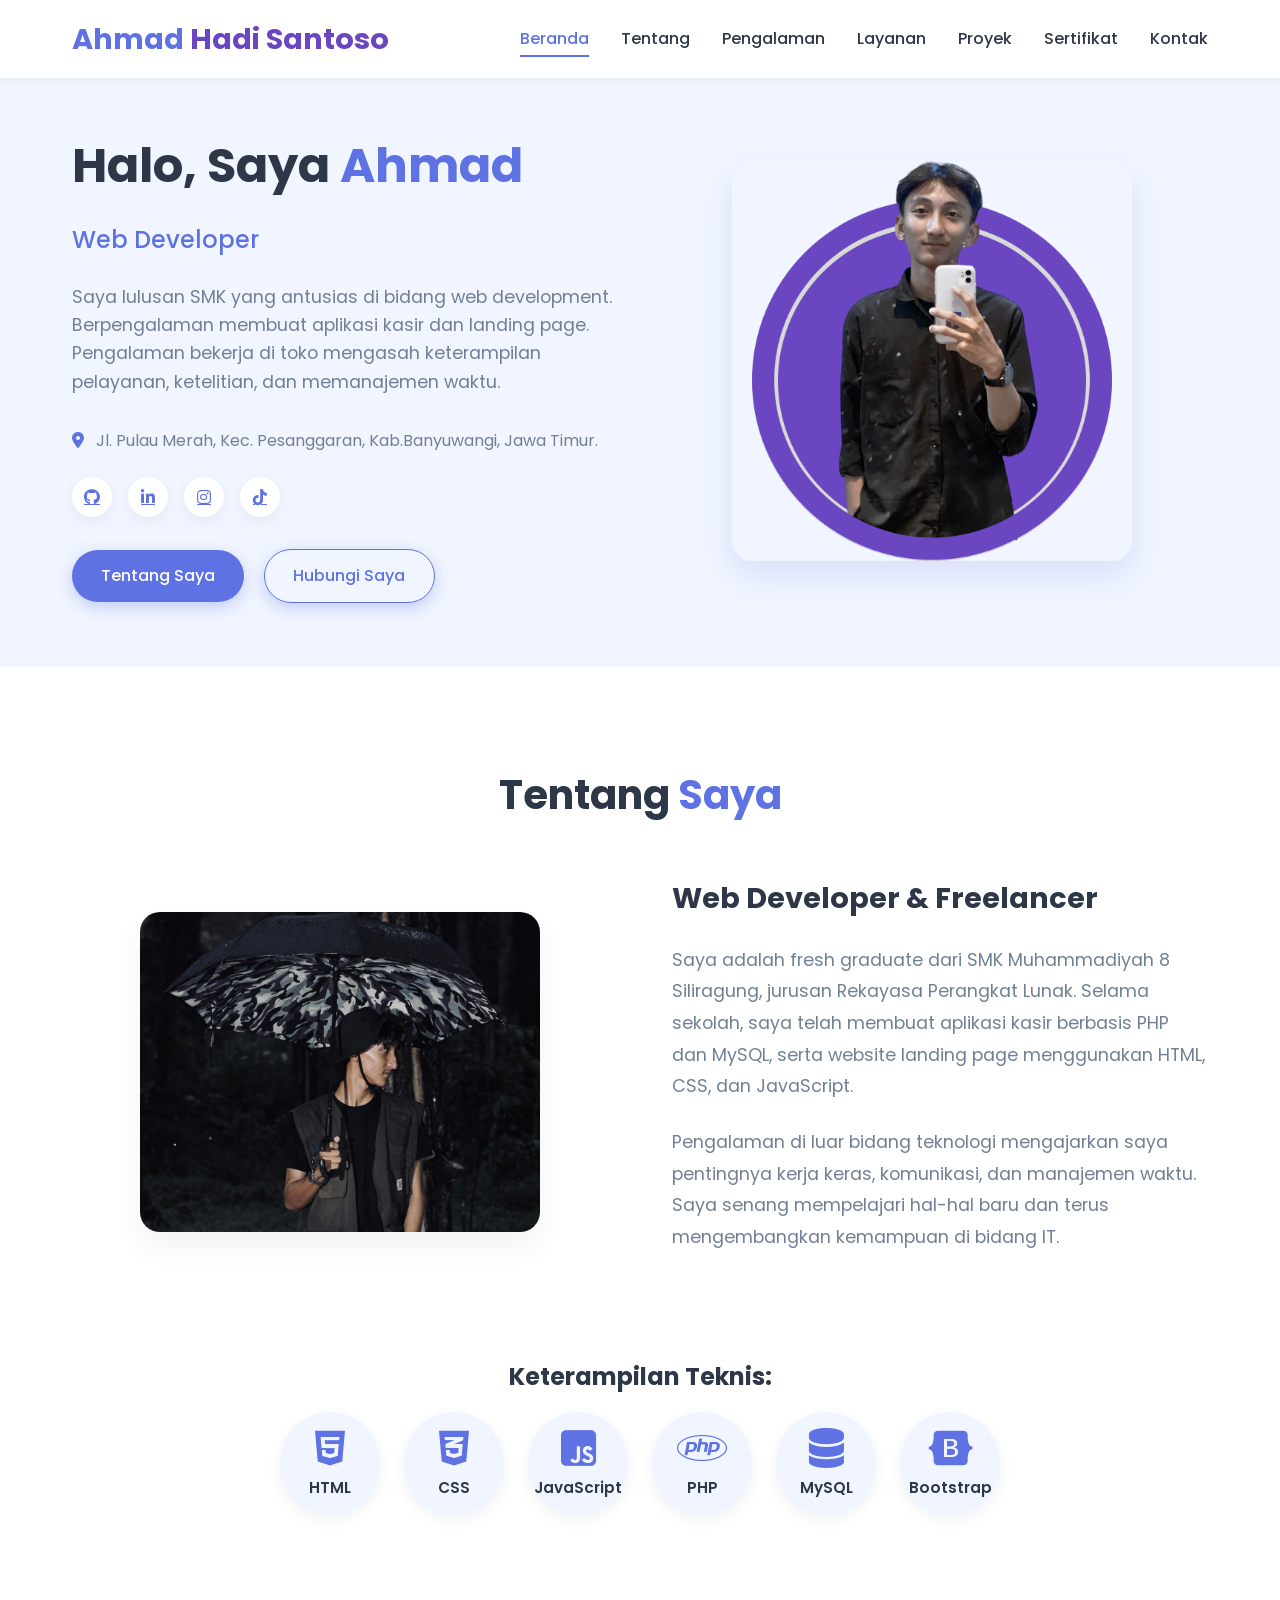
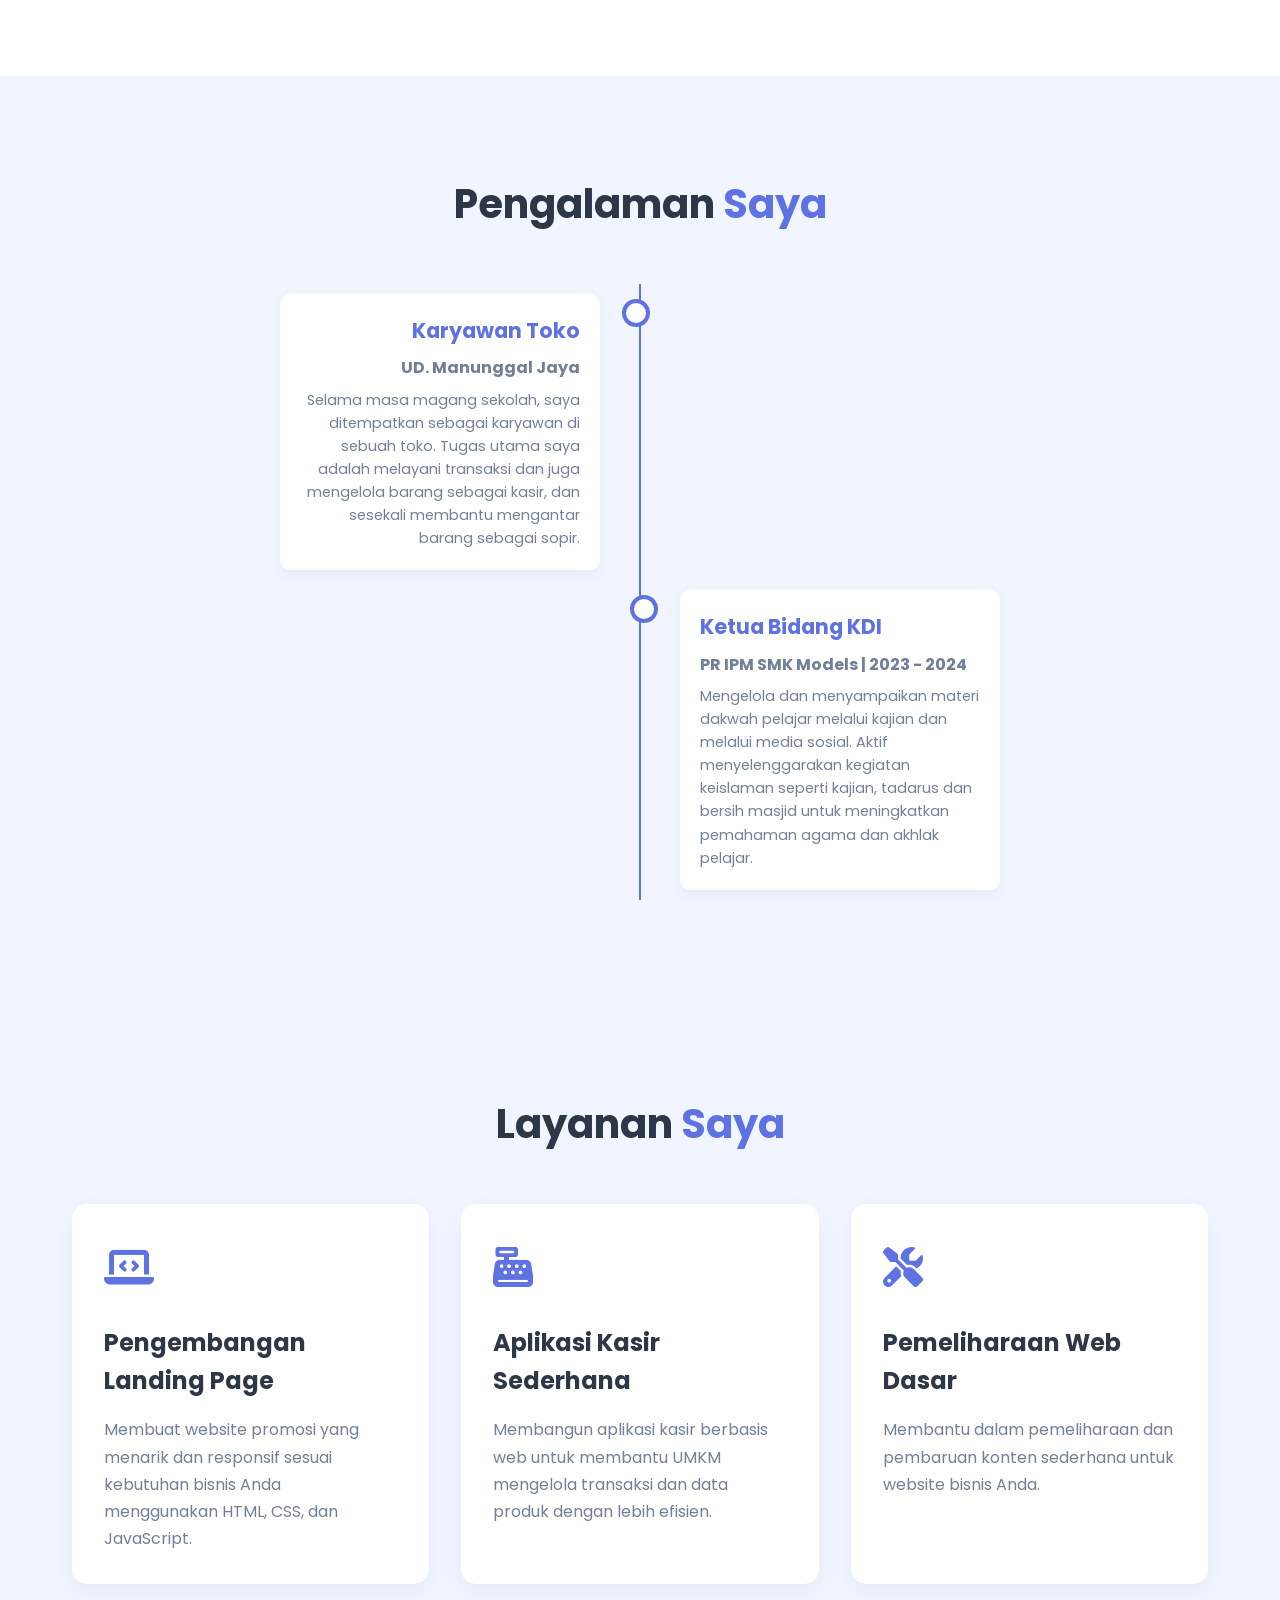
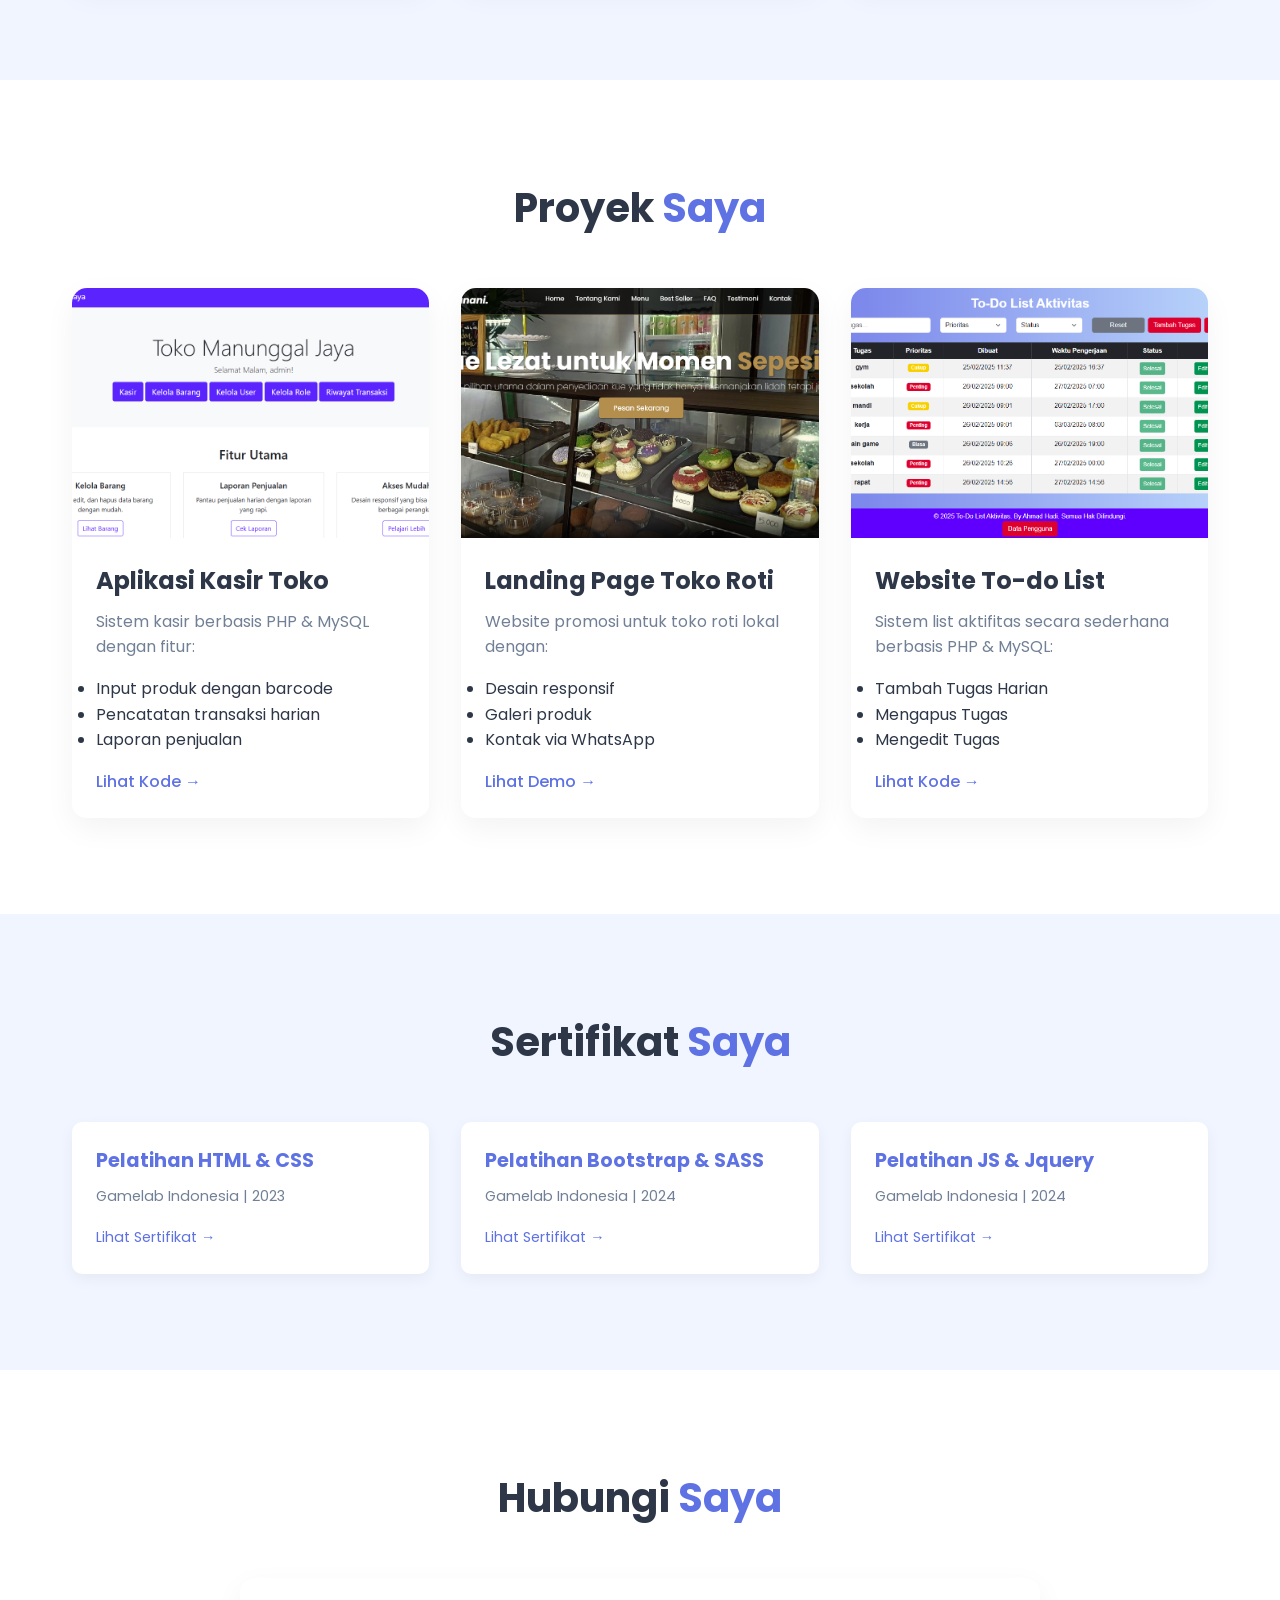
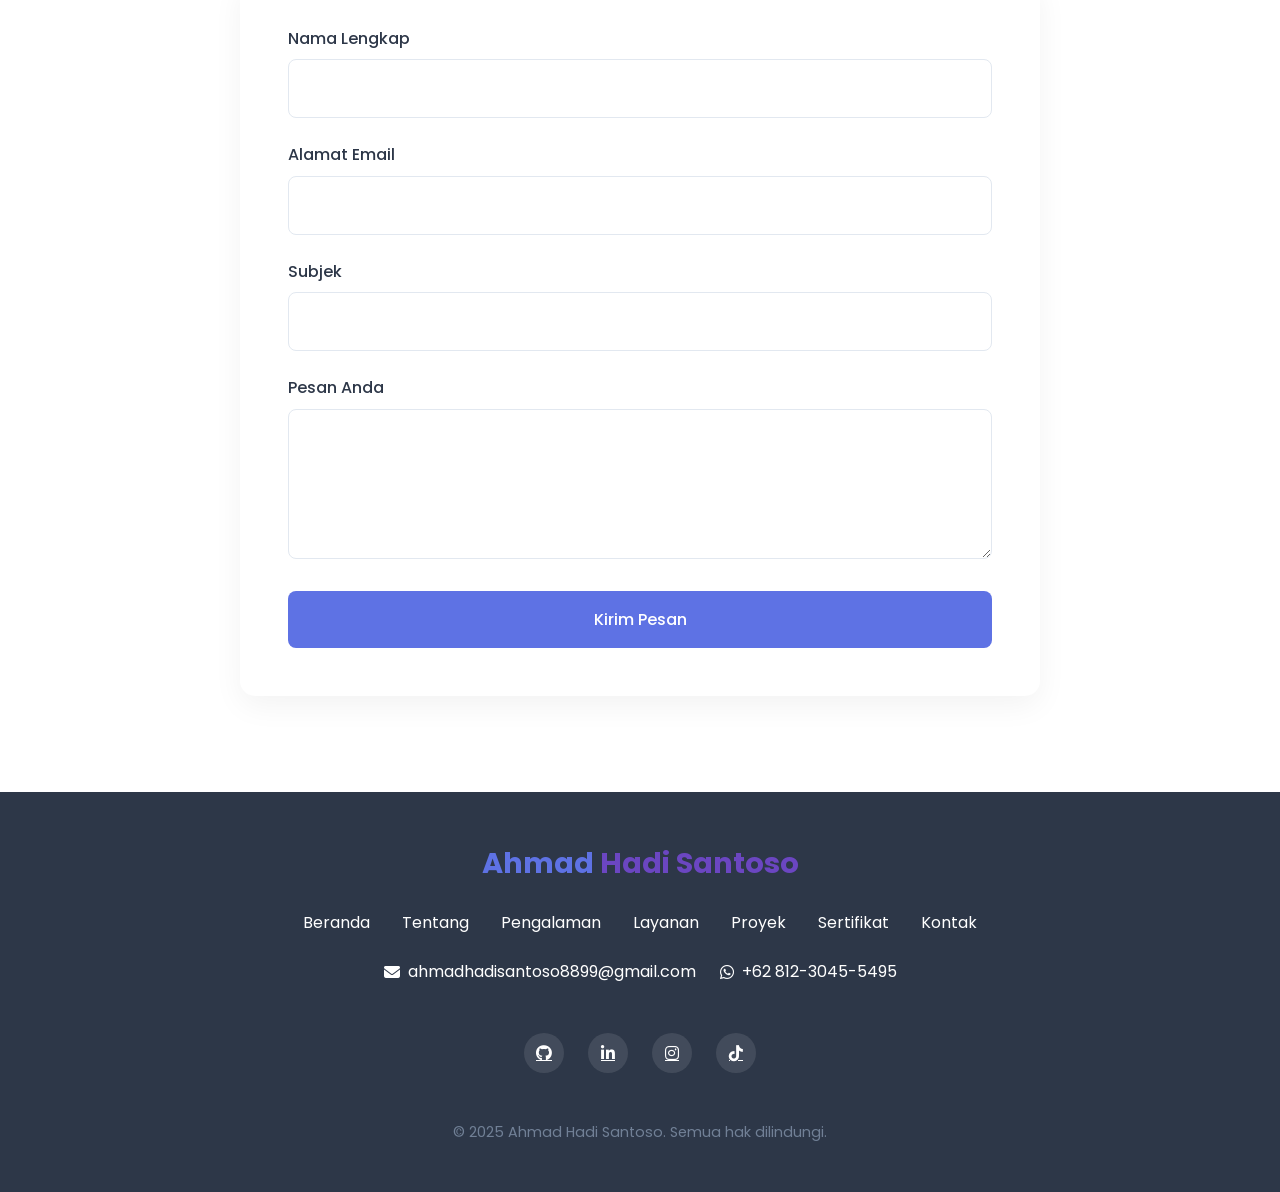
==== index.html @ cca3f219 "Update and rename html.html to index.html" ====
<!DOCTYPE html>
<html lang="id">
    <head>
        <meta charset="UTF-8">
        <meta name="viewport" content="width=device-width, initial-scale=1.0">
        <title>Ahmad Hadi Santoso - Web Developer</title>
        <meta name="description" content="Portfolio Ahmad Hadi Santoso - Web Developer dengan spesialisasi pembuatan aplikasi kasir dan landing page">
        <link rel="icon" href="gambar/profile.png" type="image/x-icon">
    
        <!-- CSS & Font -->
        <link rel="stylesheet" href="css/style.css">
        <link rel="stylesheet" href="https://cdnjs.cloudflare.com/ajax/libs/font-awesome/6.4.0/css/all.min.css">
        <link href="https://unpkg.com/boxicons@2.1.4/css/boxicons.min.css" rel="stylesheet">
        <link href="https://fonts.googleapis.com/css2?family=Poppins:wght@300;400;500;600;700&display=swap" rel="stylesheet">
        <link rel="stylesheet" href="https://cdnjs.cloudflare.com/ajax/libs/font-awesome/6.5.0/css/all.min.css">
    </head>
<body>
    <!-- Header -->
    <header>
        <div class="container header-container">
            <a href="#" class="logo">Ahmad <span>Hadi Santoso</span></a>
            
            <div class="nav-links">
                <a href="#home" class="active">Beranda</a>
                <a href="#about">Tentang</a>
                <a href="#experience">Pengalaman</a>
                <a href="#services">Layanan</a>
                <a href="#projects">Proyek</a>
                <a href="#certificates">Sertifikat</a>
                <a href="#contact">Kontak</a>
            </div>
            
            <div class="menu-toggle">
                <i class="fas fa-bars"></i>
            </div>
        </div>
    </header>

    <!-- Hero Section -->
    <section class="hero" id="home">
        <div class="container hero-container">
            <div class="hero-content">
                <h1>Halo, Saya <span>Ahmad</span></h1>
                <h2>Web Developer</h2>
                <p>Saya lulusan SMK yang antusias di bidang web development. Berpengalaman membuat aplikasi kasir dan landing page. Pengalaman bekerja di toko mengasah keterampilan pelayanan, ketelitian, dan memanajemen waktu.
                </p>
                <div class="address">
                    <i class="fas fa-map-marker-alt"></i>
                    Jl. Pulau Merah, Kec. Pesanggaran, Kab.Banyuwangi, Jawa Timur.
                </div>
                
                <div class="social-links">
                    <a href="https://github.com/ahmdhd-snts" target="_blank"><i class="fab fa-github"></i></a>
                    <a href="https://www.linkedin.com/in/ahmad-hadi-santoso-2b790332b/" target="_blank"><i class="fab fa-linkedin-in"></i></a>
                    <a href="https://www.instagram.com/ahmdhdsnts/" target="_blank"><i class="fab fa-instagram"></i></a>
                    <a href="https://www.tiktok.com/@ahmdhdsnts?_t=ZS-8vxqKdrUSnv&_r=1" target="_blank"><i class="fab fa-tiktok"></i></a>
                </div>
                
                <div class="btn-group">
                    <a href="#about" class="btn">Tentang Saya</a>
                    <a href="#contact" class="btn btn-outline">Hubungi Saya</a>
                </div>
            </div>
            
            <div class="hero-image">
                <img src="gambar/profile.png" alt="Ahmad Hadi Santoso">
            </div>
        </div>
    </section>

    <!-- About Section -->
    <section class="about" id="about">
        <div class="container">
            <h2 class="section-title">Tentang <span>Saya</span></h2>

            <!-- Flex kiri-kanan -->
            <div class="about-container">
                <div class="about-image">
                    <img src="gambar/about.jpg" alt="Ahmad Hadi Santoso">
                </div>

                <div class="about-content">
                    <h3>Web Developer & Freelancer</h3>
                    <p>Saya adalah fresh graduate dari SMK Muhammadiyah 8 Siliragung, jurusan Rekayasa Perangkat Lunak. Selama sekolah, saya telah membuat aplikasi kasir berbasis PHP dan MySQL, serta website landing page menggunakan HTML, CSS, dan JavaScript.</p>
                    <p>Pengalaman di luar bidang teknologi mengajarkan saya pentingnya kerja keras, komunikasi, dan manajemen waktu. Saya senang mempelajari hal-hal baru dan terus mengembangkan kemampuan di bidang IT.</p>
                </div>
            </div>

            <!-- Keterampilan (di bawah foto + isi) -->
            <div class="skills">
                <h4>Keterampilan Teknis:</h4>
                <div class="skills-container">
                    <div class="skill-item">
                        <i class="fab fa-html5"></i>
                        <span>HTML</span>
                    </div>
                    <div class="skill-item">
                        <i class="fab fa-css3-alt"></i>
                        <span>CSS</span>
                    </div>
                    <div class="skill-item">
                        <i class="fab fa-js-square"></i>
                        <span>JavaScript</span>
                    </div>
                    <div class="skill-item">
                        <i class="fab fa-php"></i>
                        <span>PHP</span>
                    </div>
                    <div class="skill-item">
                        <i class="fas fa-database"></i>
                        <span>MySQL</span>
                    </div>
                    <div class="skill-item">
                        <i class="fab fa-bootstrap"></i>
                        <span>Bootstrap</span>
                    </div>
                </div>
            </div>            
        </div>
    </section>

    <!-- Experience Section -->
    <section class="experience" id="experience">
        <div class="container">
            <h2 class="section-title">Pengalaman <span>Saya</span></h2>
            
            <div class="timeline">
                <!-- Work Experience -->
                <div class="timeline-item left">
                    <div class="timeline-content">
                        <h3>Karyawan Toko</h3>
                        <h4>UD. Manunggal Jaya</h4>
                        <p>Selama masa magang sekolah, saya ditempatkan sebagai karyawan di sebuah toko. Tugas utama saya adalah melayani transaksi dan juga mengelola barang sebagai kasir, dan sesekali membantu mengantar barang sebagai sopir.</p>
                    </div>
                </div>
                
                <!-- Organization Experience -->
                <div class="timeline-item right">
                    <div class="timeline-content">
                        <h3>Ketua Bidang KDI</h3>
                        <h4>PR IPM SMK Models | 2023 - 2024</h4>
                        <p>Mengelola dan menyampaikan materi dakwah pelajar melalui kajian dan melalui media sosial. Aktif menyelenggarakan kegiatan keislaman seperti kajian, tadarus dan bersih masjid untuk meningkatkan pemahaman agama dan akhlak pelajar.</p>
                    </div>
                </div>
            </div>
        </div>
    </section>

    <!-- Services Section -->
    <section class="services" id="services">
        <div class="container">
            <h2 class="section-title">Layanan <span>Saya</span></h2>
            
            <div class="services-container">
                <div class="service-card">
                    <div class="service-icon">
                        <i class="fas fa-laptop-code"></i>
                    </div>
                    <h3>Pengembangan Landing Page</h3>
                    <p>Membuat website promosi yang menarik dan responsif sesuai kebutuhan bisnis Anda menggunakan HTML, CSS, dan JavaScript.</p>
                </div>
                
                <div class="service-card">
                    <div class="service-icon">
                        <i class="fas fa-cash-register"></i>
                    </div>
                    <h3>Aplikasi Kasir Sederhana</h3>
                    <p>Membangun aplikasi kasir berbasis web untuk membantu UMKM mengelola transaksi dan data produk dengan lebih efisien.</p>
                </div>
                
                <div class="service-card">
                    <div class="service-icon">
                        <i class="fas fa-tools"></i>
                    </div>
                    <h3>Pemeliharaan Web Dasar</h3>
                    <p>Membantu dalam pemeliharaan dan pembaruan konten sederhana untuk website bisnis Anda.</p>
                </div>
            </div>
        </div>
    </section>

    <!-- Projects Section -->
    <section class="projects" id="projects">
        <div class="container">
            <h2 class="section-title">Proyek <span>Saya</span></h2>
            
            <div class="projects-container">
                <div class="project-card">
                    <div class="project-image">
                        <img src="gambar/kasir.png" alt="Aplikasi Kasir Toko">
                    </div>
                    <div class="project-info">
                        <h3>Aplikasi Kasir Toko</h3>
                        <p>Sistem kasir berbasis PHP & MySQL dengan fitur:
                            <ul>
                                <li>Input produk dengan barcode</li>
                                <li>Pencatatan transaksi harian</li>
                                <li>Laporan penjualan</li>
                            </ul>
                        </p>
                        <a href="https://drive.google.com/drive/folders/1jqi_05vxx6s5j9Iw7w2zAiXc0GQXhrGK?usp=drive_link" class="project-link" target="_blank">Lihat Kode →</a>
                    </div>
                </div>
                
                <div class="project-card">
                    <div class="project-image">
                        <img src="gambar/landingpages.png" alt="Landing Page Toko Roti">
                    </div>
                    <div class="project-info">
                        <h3>Landing Page Toko Roti</h3>
                        <p>Website promosi untuk toko roti lokal dengan:
                            <ul>
                                <li>Desain responsif</li>
                                <li>Galeri produk</li>
                                <li>Kontak via WhatsApp</li>
                            </ul>
                        </p>
                        <a href="https://ahmdhd-snts.github.io/Pawon-Migunani/" class="project-link" target="_blank">Lihat Demo →</a>
                    </div>
                </div>
                
                <div class="project-card">
                    <div class="project-image">
                        <img src="gambar/todolist.png" alt="Website Daftar Bukber">
                    </div>
                    <div class="project-info">
                        <h3>Website To-do List</h3>
                        <p>Sistem list aktifitas secara sederhana berbasis PHP & MySQL:
                            <ul>
                                <li>Tambah Tugas Harian</li>
                                <li>Mengapus Tugas</li>
                                <li>Mengedit Tugas</li>
                            </ul>
                        </p>
                        <a href="https://drive.google.com/drive/folders/1gY3fBWTIrBjFwh6Mhe_9IGkN1yUQutvI?usp=drive_link" class="project-link" target="_blank">Lihat Kode →</a>
                    </div>
                </div>
            </div>
        </div>
    </section>

    <!-- Certificates Section -->
    <section class="certificates" id="certificates">
        <div class="container">
            <h2 class="section-title">Sertifikat <span>Saya</span></h2>
            
            <div class="certificates-container">
                <div class="certificate-card">
                    <h3>Pelatihan HTML & CSS</h3>
                    <p>Gamelab Indonesia | 2023</p>
                    <a href="docs/GL8111944914_certificate.pdf" class="certificate-link" target="_blank">Lihat Sertifikat →</a>
                </div>
                
                <div class="certificate-card">
                    <h3>Pelatihan Bootstrap & SASS</h3>
                    <p>Gamelab Indonesia | 2024</p>
                    <a href="docs/GL7300827563_certificate.pdf" class="certificate-link" target="_blank">Lihat Sertifikat →</a>
                </div>
                
                <div class="certificate-card">
                    <h3>Pelatihan JS & Jquery</h3>
                    <p>Gamelab Indonesia | 2024</p>
                    <a href="docs/GL4404207658_certificate.pdf" class="certificate-link" target="_blank">Lihat Sertifikat →</a>
                </div>
            </div>
        </div>
    </section>

    <!-- Contact Section -->
    <section class="contact" id="contact">
        <div class="container">
            <h2 class="section-title">Hubungi <span>Saya</span></h2>
            
            <div class="contact-container">
                <form class="contact-form">
                    <div class="form-group">
                        <label for="name">Nama Lengkap</label>
                        <input type="text" id="name" required>
                    </div>
                    
                    <div class="form-group">
                        <label for="email">Alamat Email</label>
                        <input type="email" id="email" required>
                    </div>
                    
                    <div class="form-group">
                        <label for="subject">Subjek</label>
                        <input type="text" id="subject" required>
                    </div>
                    
                    <div class="form-group">
                        <label for="message">Pesan Anda</label>
                        <textarea id="message" required></textarea>
                    </div>
                    
                    <button type="submit" class="submit-btn">Kirim Pesan</button>
                </form>
            </div>
        </div>
    </section>

    <!-- Footer -->
    <footer>
        <div class="container">
            <div class="footer-content">
                <a href="#" class="logo">Ahmad <span>Hadi Santoso</span></a>
                
                <div class="footer-links">
                    <a href="#home">Beranda</a>
                    <a href="#about">Tentang</a>
                    <a href="#experience">Pengalaman</a>
                    <a href="#services">Layanan</a>
                    <a href="#projects">Proyek</a>
                    <a href="#certificates">Sertifikat</a>
                    <a href="#contact">Kontak</a>
                </div>
                
                <div class="contact-wrapper">
                    <div class="contact-info">
                        <a href="mailto:ahmad@example.com" class="contact-link">
                            <i class="fas fa-envelope"></i> ahmadhadisantoso8899@gmail.com
                        </a>
                        <a href="https://wa.me/6281230455495" target="_blank" class="contact-link whatsapp-link">
                            <i class="fab fa-whatsapp"></i> +62 812-3045-5495
                        </a>
                    </div>
                    
                    <div class="footer-social">
                        <a href="https://github.com/ahmdhd-snts" target="_blank"><i class="fab fa-github"></i></a>
                        <a href="https://www.linkedin.com/in/ahmad-hadi-santoso-2b790332b/" target="_blank"><i class="fab fa-linkedin-in"></i></a>
                        <a href="https://www.instagram.com/ahmdhdsnts/" target="_blank"><i class="fab fa-instagram"></i></a>
                        <a href="https://www.tiktok.com/@ahmdhdsnts?_t=ZS-8vxqKdrUSnv&_r=1" target="_blank"><i class="fab fa-tiktok"></i></a>
                    </div>
                </div>
                
                <p class="copyright">© 2025 Ahmad Hadi Santoso. Semua hak dilindungi.</p>
            </div>
        </div>
    </footer>
    <script src="js/script.js"></script>
    <script>
        // Mobile menu toggle
        document.querySelector('.menu-toggle').addEventListener('click', function() {
            document.querySelector('.nav-links').classList.toggle('active');
        });
        
        // Smooth scrolling for anchor links
        document.querySelectorAll('a[href^="#"]').forEach(anchor => {
            anchor.addEventListener('click', function(e) {
                e.preventDefault();
                
                document.querySelector(this.getAttribute('href')).scrollIntoView({
                    behavior: 'smooth'
                });
            });
        });
    </script>
</body>
</html>
---- css/style.css ----
:root {
    --primary: #5e72e4;
    --secondary: #6b46c1;
    --dark: #2d3748;
    --light: #f7fafc;
    --gray: #718096;
    --soft-bg: #f0f5ff;
}

* {
    margin: 0;
    padding: 0;
    box-sizing: border-box;
    font-family: 'Poppins', sans-serif;
}

body {
    background-color: var(--light);
    color: var(--dark);
    line-height: 1.6;
}

.container {
    max-width: 1200px;
    margin: 0 auto;
    padding: 0 2rem;
}

/* Header */
header {
    background-color: white;
    box-shadow: 0 2px 10px rgba(0,0,0,0.05);
    position: fixed;
    width: 100%;
    top: 0;
    z-index: 1000;
    padding: 1rem 0;
}

.header-container {
    display: flex;
    justify-content: space-between;
    align-items: center;
}

.logo {
    font-size: 1.8rem;
    font-weight: 700;
    color: var(--primary);
    text-decoration: none;
}

.logo span {
    color: var(--secondary);
}

.nav-links {
    display: flex;
    gap: 2rem;
}

.nav-links a {
    color: var(--dark);
    text-decoration: none;
    font-weight: 500;
    transition: color 0.3s;
    position: relative;
}

.nav-links a:hover,
.nav-links a.active {
    color: var(--primary);
}

.nav-links a::after {
    content: '';
    position: absolute;
    width: 0;
    height: 2px;
    bottom: -5px;
    left: 0;
    background-color: var(--primary);
    transition: width 0.3s;
}

.nav-links a:hover::after,
.nav-links a.active::after {
    width: 100%;
}

.menu-toggle {
    display: none;
    font-size: 1.5rem;
    cursor: pointer;
}

/* Hero Section */
.hero {
    padding: 8rem 0 4rem;
    background-color: var(--soft-bg);
}

.hero-container {
    display: flex;
    align-items: center;
    gap: 2rem;
}

.hero-content {
    flex: 1;
}

.hero-image {
    flex: 1;
    text-align: center;
}

.hero-image img {
    width: 100%;
    max-width: 400px;
    border-radius: 20px;
    box-shadow: 0 15px 30px rgba(94, 114, 228, 0.15);
}

.hero h1 {
    font-size: 3rem;
    font-weight: 700;
    margin-bottom: 1rem;
    color: var(--dark);
}

.hero h1 span {
    color: var(--primary);
}

.hero h2 {
    font-size: 1.5rem;
    font-weight: 500;
    color: var(--primary);
    margin-bottom: 1.5rem;
}

.hero p {
    font-size: 1.1rem;
    color: var(--gray);
    margin-bottom: 2rem;
    max-width: 600px;
}

.address {
    margin-bottom: 1.5rem;
    font-size: 1rem;
    color: var(--gray);
}

.address i {
    margin-right: 0.5rem;
    color: var(--primary);
}

.social-links {
    display: flex;
    gap: 1rem;
    margin-bottom: 2rem;
}

.social-links a {
    display: flex;
    align-items: center;
    justify-content: center;
    width: 40px;
    height: 40px;
    border-radius: 50%;
    background-color: white;
    color: var(--primary);
    box-shadow: 0 5px 15px rgba(0,0,0,0.05);
    transition: all 0.3s;
}

.social-links a:hover {
    background-color: var(--primary);
    color: white;
    transform: translateY(-3px);
}

.btn {
    display: inline-block;
    padding: 0.8rem 1.8rem;
    background-color: var(--primary);
    color: white;
    border-radius: 50px;
    font-weight: 500;
    text-decoration: none;
    transition: all 0.3s;
    box-shadow: 0 5px 15px rgba(94, 114, 228, 0.3);
}

.btn:hover {
    background-color: var(--secondary);
    transform: translateY(-2px);
    box-shadow: 0 8px 20px rgba(94, 114, 228, 0.4);
}

.btn-outline {
    background-color: transparent;
    border: 1px solid var(--primary);
    color: var(--primary);
    margin-left: 1rem;
}

.btn-outline:hover {
    background-color: var(--primary);
    color: white;
}

/* About Section */
.about {
    padding: 6rem 0;
    background-color: white;
}

.section-title {
    text-align: center;
    font-size: 2.5rem;
    margin-bottom: 3rem;
    color: var(--dark);
}

.section-title span {
    color: var(--primary);
}

.about-container {
    display: flex;
    align-items: center;
    gap: 4rem;
}

.about-image {
    flex: 1;
    text-align: center;
}

.about-image img {
    width: 100%;
    max-width: 400px;
    border-radius: 20px;
    box-shadow: 0 15px 30px rgba(0,0,0,0.05);
}

.about-content {
    flex: 1;
}

.about-content h3 {
    font-size: 1.8rem;
    margin-bottom: 1.5rem;
    color: var(--dark);
}

.about-content p {
    font-size: 1.1rem;
    color: var(--gray);
    margin-bottom: 1.5rem;
    line-height: 1.8;
}

.skills {
    margin-top: 1rem;
    text-align: center;
}

.skills h4 {
    font-size: 1.5rem;
    margin-bottom: 1rem;
    color: var(--dark);
}

.skills-container {
    display: flex;
    flex-wrap: wrap;
    justify-content: center;
    gap: 1.5rem;
}

.skill-item {
    display: flex;
    flex-direction: column;
    align-items: center;
    width: 100px;
    padding: 10px;
    background-color: #f7f7f7;
    border-radius: 10px;
    box-shadow: 0 4px 10px rgba(0,0,0,0.05);
    transition: transform 0.3s;
}

.skill-item:hover {
    transform: translateY(-5px);
}

.skill-item i {
    font-size: 2.5rem;
    color: var(--primary);
    margin-bottom: 0.5rem;
}

.skill-item span {
    font-size: 0.95rem;
    color: var(--dark);
    font-weight: 600;
}

/* Experience Section */
.experience {
    padding: 6rem 0;
    background-color: var(--soft-bg);
}

.timeline {
    position: relative;
    max-width: 800px;
    margin: 0 auto;
}

.timeline::after {
    content: '';
    position: absolute;
    width: 2px;
    background-color: var(--primary);
    top: 0;
    bottom: 0;
    left: 50%;
    margin-left: -1px;
}

.timeline-item {
    padding: 10px 40px;
    position: relative;
    width: 50%;
    box-sizing: border-box;
}

.timeline-item::after {
    content: '';
    position: absolute;
    width: 20px;
    height: 20px;
    background-color: white;
    border: 4px solid var(--primary);
    border-radius: 50%;
    top: 15px;
    z-index: 1;
}

.left {
    left: 0;
    text-align: right;
}

.right {
    left: 50%;
    text-align: left;
}

.left::after {
    right: -10px;
}

.right::after {
    left: -10px;
}

.timeline-content {
    padding: 20px;
    background-color: white;
    border-radius: 10px;
    box-shadow: 0 5px 15px rgba(0,0,0,0.05);
}

.timeline-content h3 {
    font-size: 1.3rem;
    margin-bottom: 0.5rem;
    color: var(--primary);
}

.timeline-content h4 {
    font-size: 1rem;
    margin-bottom: 0.5rem;
    color: var(--gray);
}

.timeline-content p {
    font-size: 0.9rem;
    color: var(--gray);
}

/* Skills Section */
.skills {
    padding: 4rem 0;
    background-color: white;
}

.skills-container {
    display: flex;
    flex-wrap: wrap;
    justify-content: center;
    gap: 1.5rem;
    max-width: 800px;
    margin: 0 auto;
}

.skill-item {
    background-color: var(--soft-bg);
    padding: 1rem 1.5rem;
    border-radius: 50px;
    font-weight: 500;
    color: var(--primary);
    box-shadow: 0 5px 15px rgba(0,0,0,0.05);
}

/* Services Section */
.services {
    padding: 6rem 0;
    background-color: var(--soft-bg);
}

.services-container {
    display: grid;
    grid-template-columns: repeat(auto-fit, minmax(300px, 1fr));
    gap: 2rem;
    margin-top: 3rem;
}

.service-card {
    background-color: white;
    border-radius: 15px;
    padding: 2rem;
    box-shadow: 0 10px 30px rgba(0,0,0,0.05);
    transition: transform 0.3s, box-shadow 0.3s;
}

.service-card:hover {
    transform: translateY(-10px);
    box-shadow: 0 15px 40px rgba(0,0,0,0.1);
}

.service-icon {
    font-size: 2.5rem;
    color: var(--primary);
    margin-bottom: 1.5rem;
}

.service-card h3 {
    font-size: 1.5rem;
    margin-bottom: 1rem;
    color: var(--dark);
}

.service-card p {
    color: var(--gray);
    line-height: 1.7;
}

/* Projects Section */
.projects {
    padding: 6rem 0;
    background-color: white;
}

.projects-container {
    display: grid;
    grid-template-columns: repeat(auto-fit, minmax(350px, 1fr));
    gap: 2rem;
    margin-top: 3rem;
}

.project-card {
    border-radius: 15px;
    overflow: hidden;
    box-shadow: 0 10px 30px rgba(0,0,0,0.05);
    transition: transform 0.3s;
}

.project-card:hover {
    transform: translateY(-10px);
}

.project-image {
    height: 250px;
    overflow: hidden;
}

.project-image img {
    width: 100%;
    height: 100%;
    object-fit: cover;
    transition: transform 0.5s;
}

.project-card:hover .project-image img {
    transform: scale(1.1);
}

.project-info {
    padding: 1.5rem;
    background-color: white;
}

.project-info h3 {
    font-size: 1.5rem;
    margin-bottom: 0.5rem;
    color: var(--dark);
}

.project-info p {
    color: var(--gray);
    margin-bottom: 1rem;
}

.project-link {
    display: inline-block;
    color: var(--primary);
    font-weight: 500;
    text-decoration: none;
    transition: color 0.3s;
}

.project-link:hover {
    color: var(--secondary);
}

/* Certificates Section */
.certificates {
    padding: 6rem 0;
    background-color: var(--soft-bg);
}

.certificates-container {
    display: grid;
    grid-template-columns: repeat(auto-fit, minmax(300px, 1fr));
    gap: 2rem;
}

.certificate-card {
    background-color: white;
    border-radius: 10px;
    padding: 1.5rem;
    box-shadow: 0 5px 15px rgba(0,0,0,0.05);
    transition: transform 0.3s;
}

.certificate-card:hover {
    transform: translateY(-5px);
}

.certificate-card h3 {
    font-size: 1.2rem;
    margin-bottom: 0.5rem;
    color: var(--primary);
}

.certificate-card p {
    font-size: 0.9rem;
    color: var(--gray);
    margin-bottom: 1rem;
}

.certificate-link {
    display: inline-block;
    color: var(--primary);
    font-size: 0.9rem;
    text-decoration: none;
}

.certificate-link:hover {
    text-decoration: underline;
}

/* Contact Section */
.contact {
    padding: 6rem 0;
    background-color: white;
}

.contact-container {
    max-width: 800px;
    margin: 0 auto;
}

.contact-form {
    background-color: white;
    padding: 3rem;
    border-radius: 15px;
    box-shadow: 0 10px 30px rgba(0,0,0,0.05);
}

.form-group {
    margin-bottom: 1.5rem;
}

.form-group label {
    display: block;
    margin-bottom: 0.5rem;
    font-weight: 500;
    color: var(--dark);
}

.form-group input,
.form-group textarea {
    width: 100%;
    padding: 1rem;
    border: 1px solid #e2e8f0;
    border-radius: 8px;
    font-size: 1rem;
    transition: border-color 0.3s;
}

.form-group input:focus,
.form-group textarea:focus {
    outline: none;
    border-color: var(--primary);
}

.form-group textarea {
    min-height: 150px;
    resize: vertical;
}

.submit-btn {
    width: 100%;
    padding: 1rem;
    background-color: var(--primary);
    color: white;
    border: none;
    border-radius: 8px;
    font-size: 1rem;
    font-weight: 500;
    cursor: pointer;
    transition: background-color 0.3s;
}

.submit-btn:hover {
    background-color: var(--secondary);
}

/* Footer */
footer {
    background-color: var(--dark);
    color: white;
    padding: 3rem 0;
    text-align: center;
}

.footer-content {
    max-width: 600px;
    margin: 0 auto;
}

.footer-links {
    display: flex;
    justify-content: center;
    gap: 2rem;
    margin: 1.5rem 0;
}

.footer-links a {
    color: white;
    text-decoration: none;
    transition: color 0.3s;
}

.footer-links a:hover {
    color: var(--primary);
}

.footer-social {
    display: flex;
    justify-content: center;
    gap: 1.5rem;
    margin: 1.5rem 0;
}

.footer-social a {
    display: flex;
    align-items: center;
    justify-content: center;
    width: 40px;
    height: 40px;
    border-radius: 50%;
    background-color: rgba(255,255,255,0.1);
    color: white;
    transition: all 0.3s;
}

.footer-social a:hover {
    background-color: var(--primary);
    transform: translateY(-3px);
}

.copyright {
    color: var(--gray);
    font-size: 0.9rem;
}

/* Footer Contact Styles */
.contact-wrapper {
    display: flex;
    flex-direction: column;
    gap: 1.5rem;
    margin: 1.5rem 0;
}

.contact-info {
    display: flex;
    flex-wrap: wrap;
    gap: 1.5rem;
    justify-content: center;
}

.contact-link {
    display: flex;
    align-items: center;
    gap: 0.5rem;
    color: white;
    text-decoration: none;
    transition: color 0.3s;
}

.contact-link:hover {
    color: var(--primary);
}

.whatsapp-link:hover {
    color: #25D366; /* WhatsApp green color on hover */
}

/* Responsive Adjustments */
@media (max-width: 992px) {
    /* Tablet Layout */
    .hero-container,
    .about-container {
        flex-direction: column;
        gap: 2rem;
    }
    
    .hero-content,
    .about-content {
        text-align: center;
        padding: 0 1rem;
    }
    
    .hero-image,
    .about-image {
        margin: 0 auto;
        max-width: 80%;
    }
    
    .hero p {
        margin: 0 auto 2rem;
        max-width: 90%;
    }
    
    .btn-group {
        justify-content: center;
        flex-wrap: wrap;
        gap: 1rem;
    }

    .timeline::after {
        left: 2rem;
    }

    .timeline-item {
        width: 100%;
        padding-left: 4rem;
        padding-right: 1rem;
    }

    .timeline-item::after {
        left: 1rem;
    }

    .left, .right {
        left: 0;
        text-align: left;
    }

    /* Services and Projects Grid */
    .services-container,
    .projects-container,
    .certificates-container {
        grid-template-columns: repeat(2, 1fr);
    }
}

@media (max-width: 768px) {
    /* Mobile Layout */
    .header {
        padding: 1rem;
    }

    .nav-links {
        position: fixed;
        top: 70px;
        left: -100%;
        width: 85%;
        height: calc(100vh - 70px);
        background-color: white;
        flex-direction: column;
        align-items: center;
        padding: 2rem 0;
        transition: left 0.3s ease;
        box-shadow: 2px 0 15px rgba(0,0,0,0.1);
        z-index: 1000;
    }

    .nav-links.active {
        left: 0;
    }

    .nav-links a {
        padding: 1rem;
        font-size: 1.2rem;
    }

    .menu-toggle {
        display: block;
        font-size: 1.8rem;
    }
    
    /* Typography */
    .hero h1 {
        font-size: 2.2rem;
        line-height: 1.2;
    }
    
    .section-title {
        font-size: 1.8rem;
        margin-bottom: 2rem;
    }
    
    /* Grid Layouts */
    .services-container,
    .projects-container,
    .certificates-container {
        grid-template-columns: 1fr;
        gap: 1.5rem;
    }

    /* Contact Info */
    .contact-info {
        flex-direction: column;
        align-items: center;
        gap: 1rem;
    }

    .contact-link {
        font-size: 0.9rem;
        padding: 0.5rem;
    }

    /* Footer */
    .footer-content {
        padding: 1rem;
    }

    .footer-links {
        flex-wrap: wrap;
        justify-content: center;
        gap: 1rem;
        margin: 1rem 0;
    }

    .footer-social {
        margin: 1.5rem 0;
    }
}

@media (max-width: 480px) {
    /* Small Mobile Devices */
    .hero h1 {
        font-size: 1.8rem;
    }
    
    .hero h2,
    .about-content h3 {
        font-size: 1.2rem;
    }
    
    .btn {
        padding: 0.7rem 1.5rem;
        font-size: 0.9rem;
    }

    .project-info h3 {
        font-size: 1.3rem;
    }

    .copyright {
        font-size: 0.8rem;
    }
}
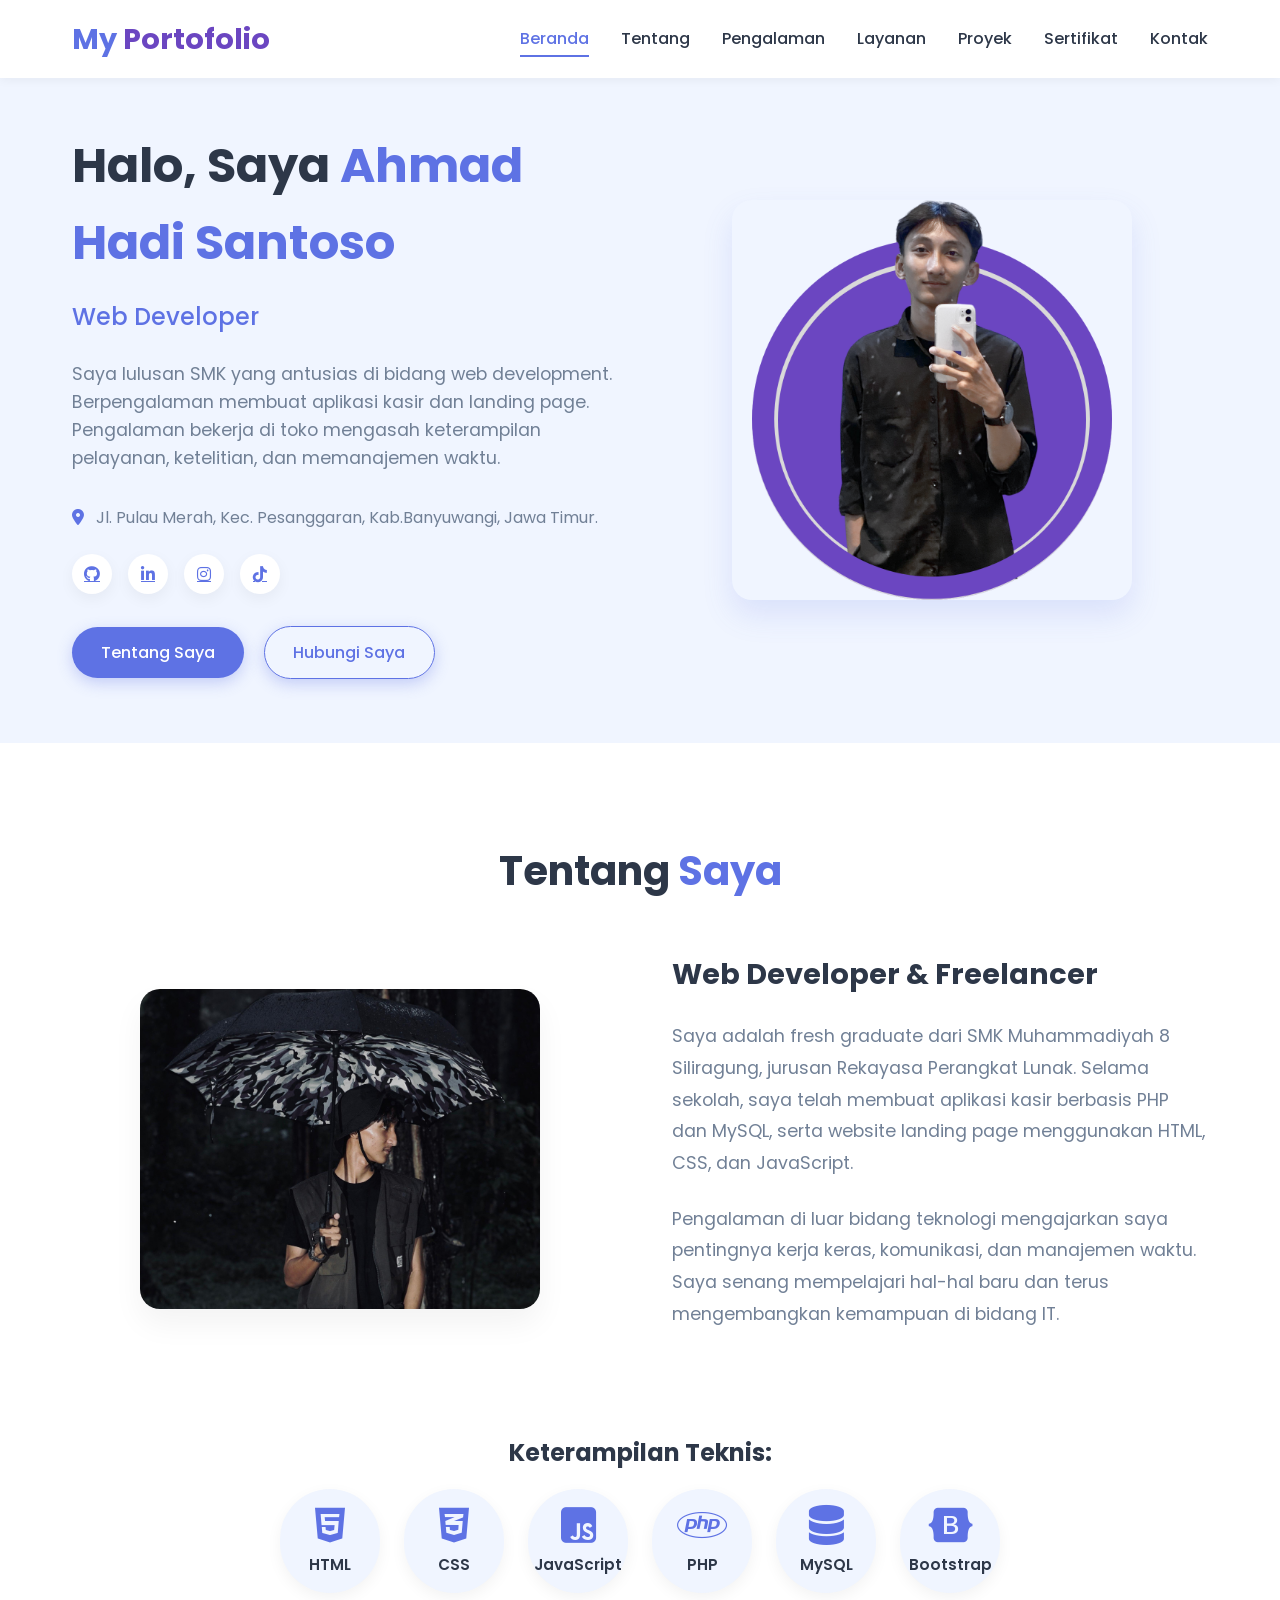
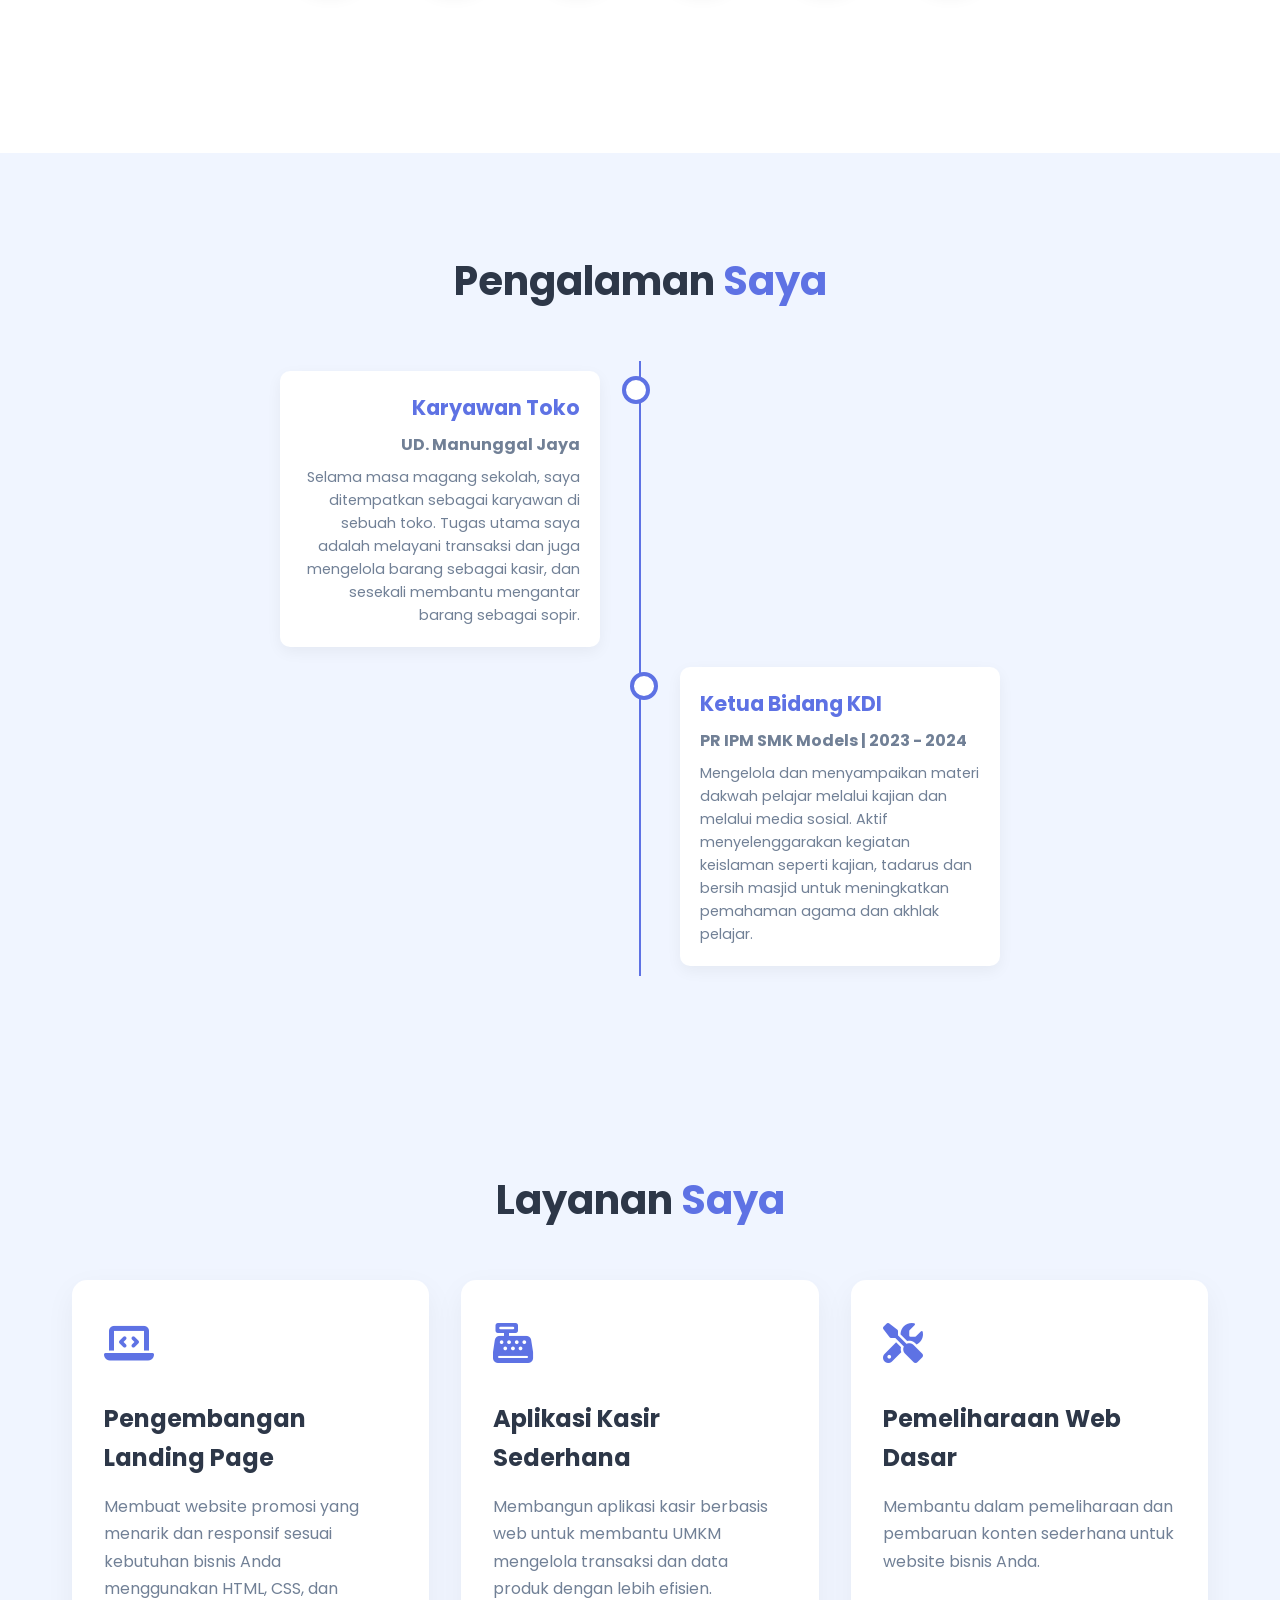
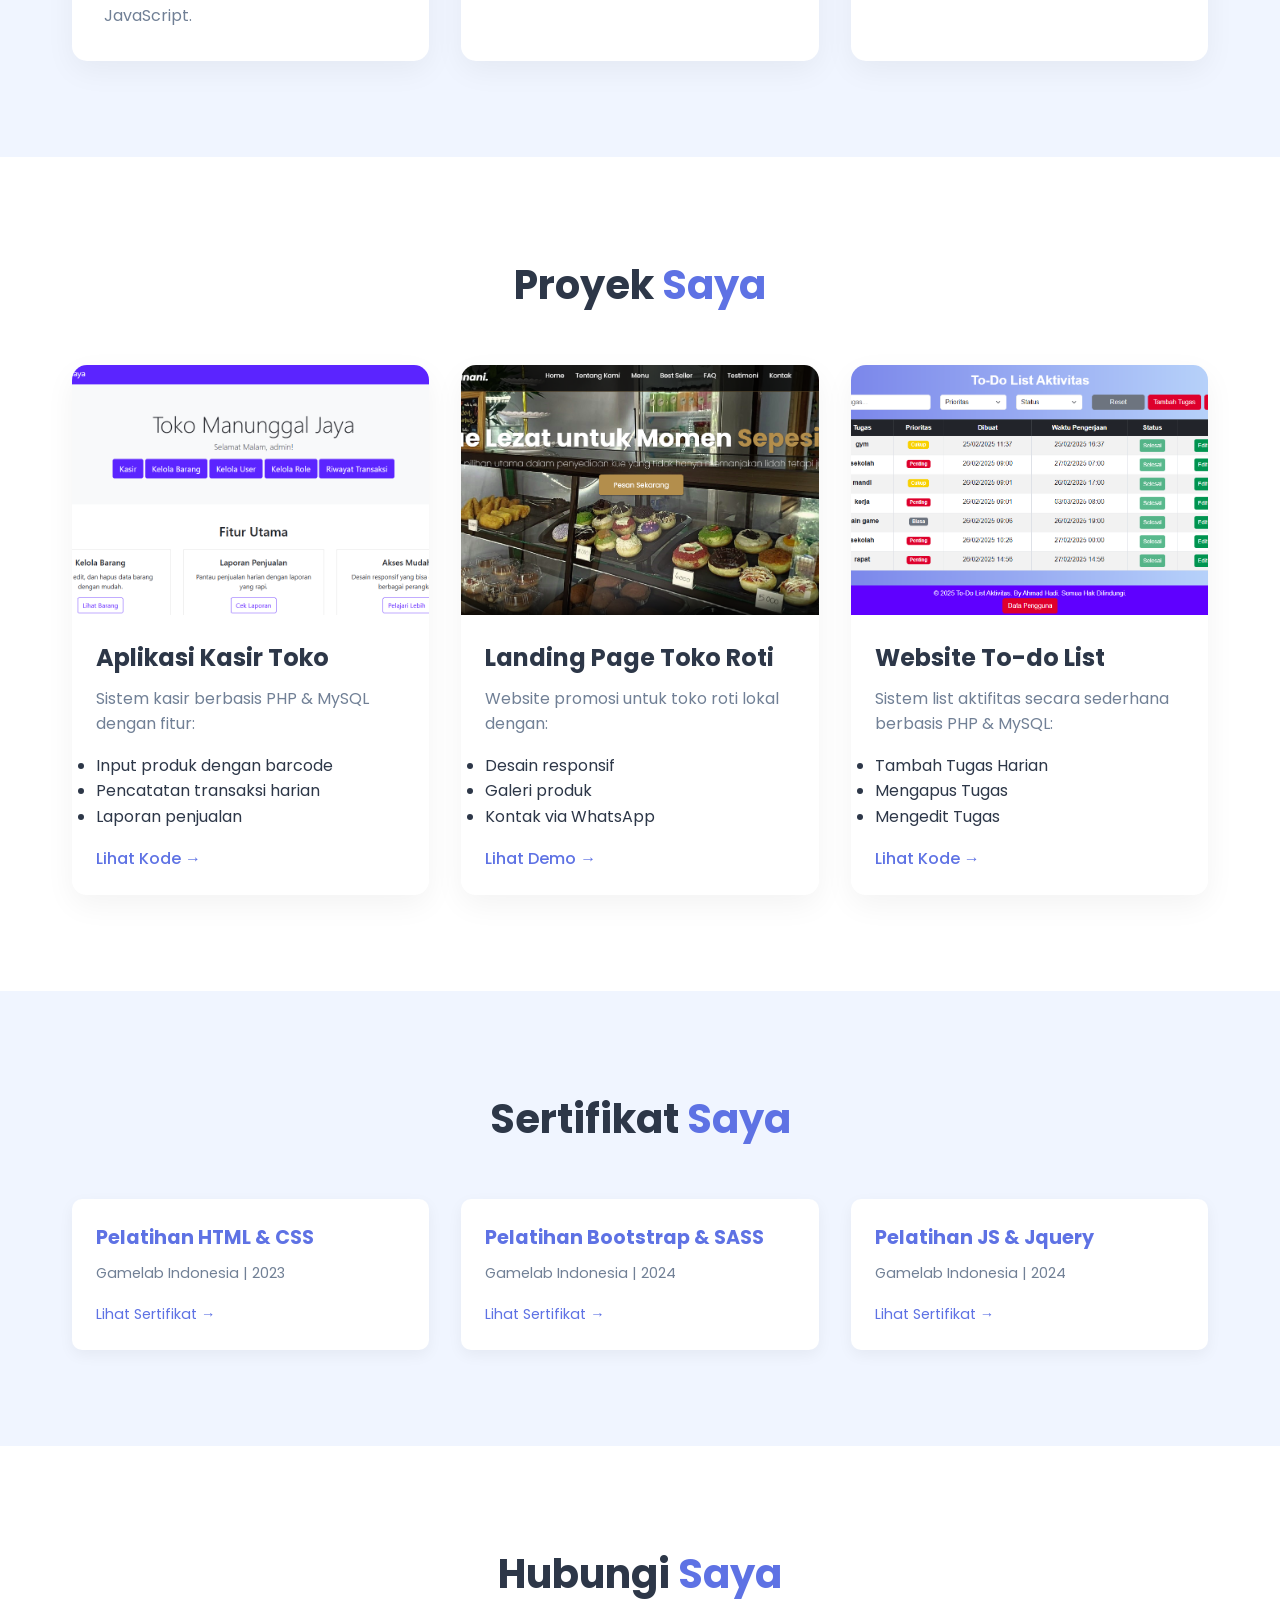
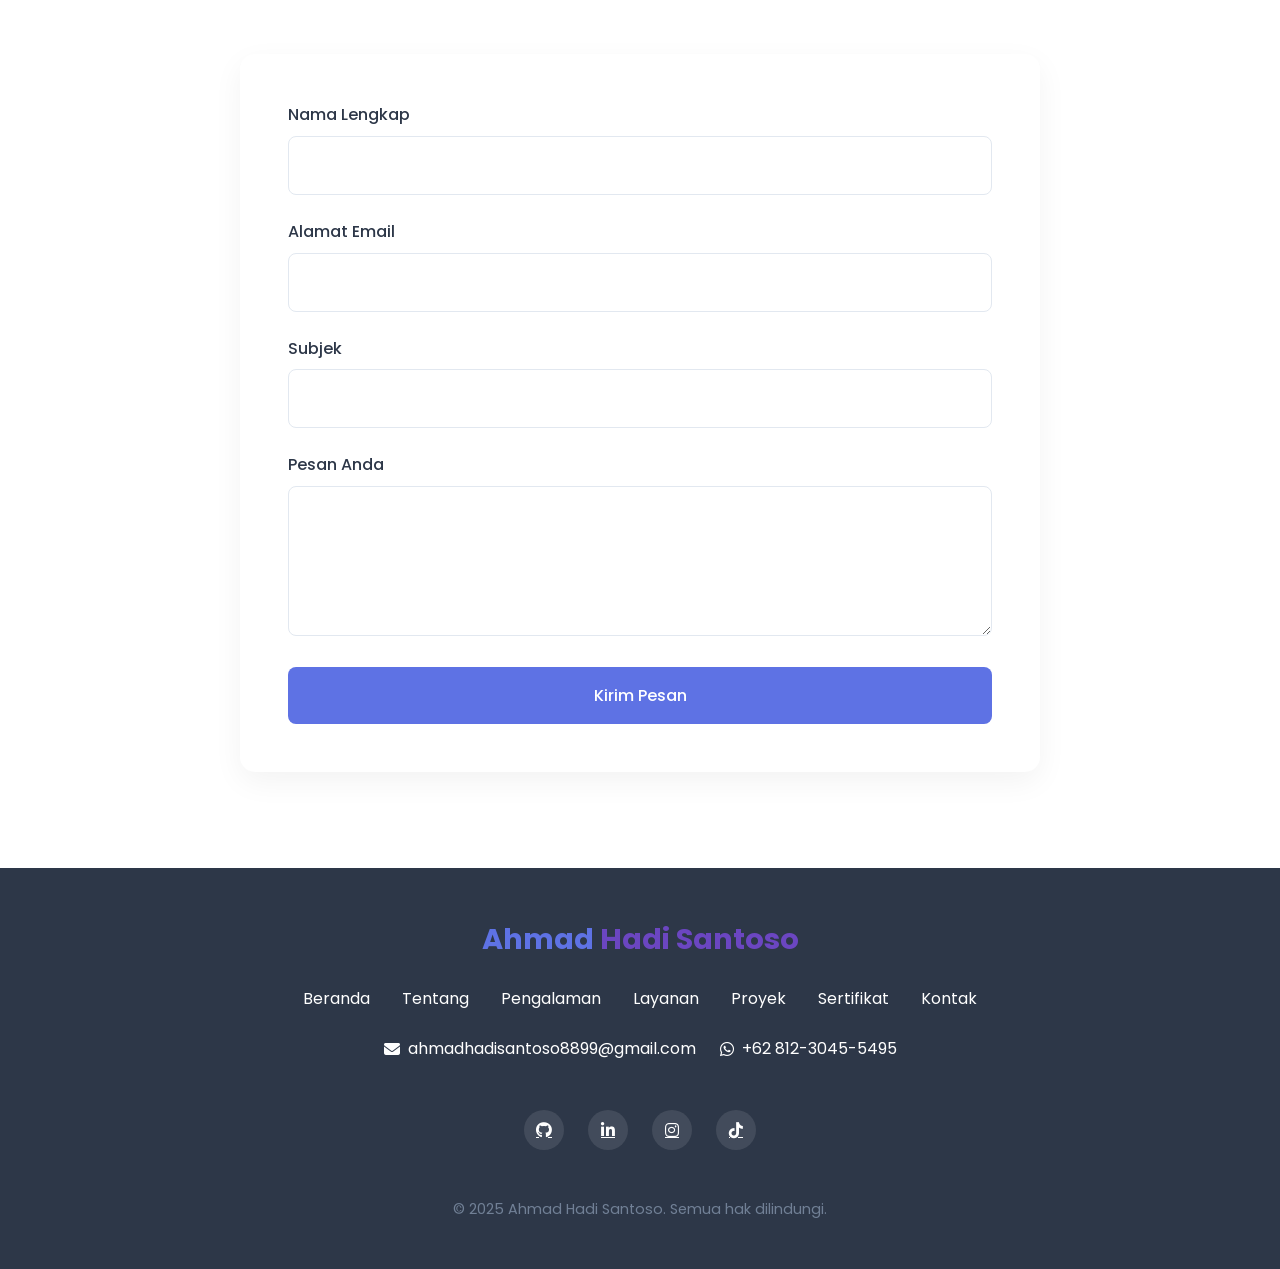
==== commit 7c55693c: "Update index.html" ====
--- a/index.html
+++ b/index.html
@@ -3,7 +3,7 @@
     <head>
         <meta charset="UTF-8">
         <meta name="viewport" content="width=device-width, initial-scale=1.0">
-        <title>Ahmad Hadi Santoso - Web Developer</title>
+        <title>MyPortofolio - Web Developer</title>
         <meta name="description" content="Portfolio Ahmad Hadi Santoso - Web Developer dengan spesialisasi pembuatan aplikasi kasir dan landing page">
         <link rel="icon" href="gambar/profile.png" type="image/x-icon">
     
@@ -18,7 +18,7 @@
     <!-- Header -->
     <header>
         <div class="container header-container">
-            <a href="#" class="logo">Ahmad <span>Hadi Santoso</span></a>
+            <a href="#" class="logo">My <span>Portofolio</span></a>
             
             <div class="nav-links">
                 <a href="#home" class="active">Beranda</a>
@@ -40,7 +40,7 @@
     <section class="hero" id="home">
         <div class="container hero-container">
             <div class="hero-content">
-                <h1>Halo, Saya <span>Ahmad</span></h1>
+                <h1>Halo, Saya <span>Ahmad Hadi Santoso</span></h1>
                 <h2>Web Developer</h2>
                 <p>Saya lulusan SMK yang antusias di bidang web development. Berpengalaman membuat aplikasi kasir dan landing page. Pengalaman bekerja di toko mengasah keterampilan pelayanan, ketelitian, dan memanajemen waktu.
                 </p>
